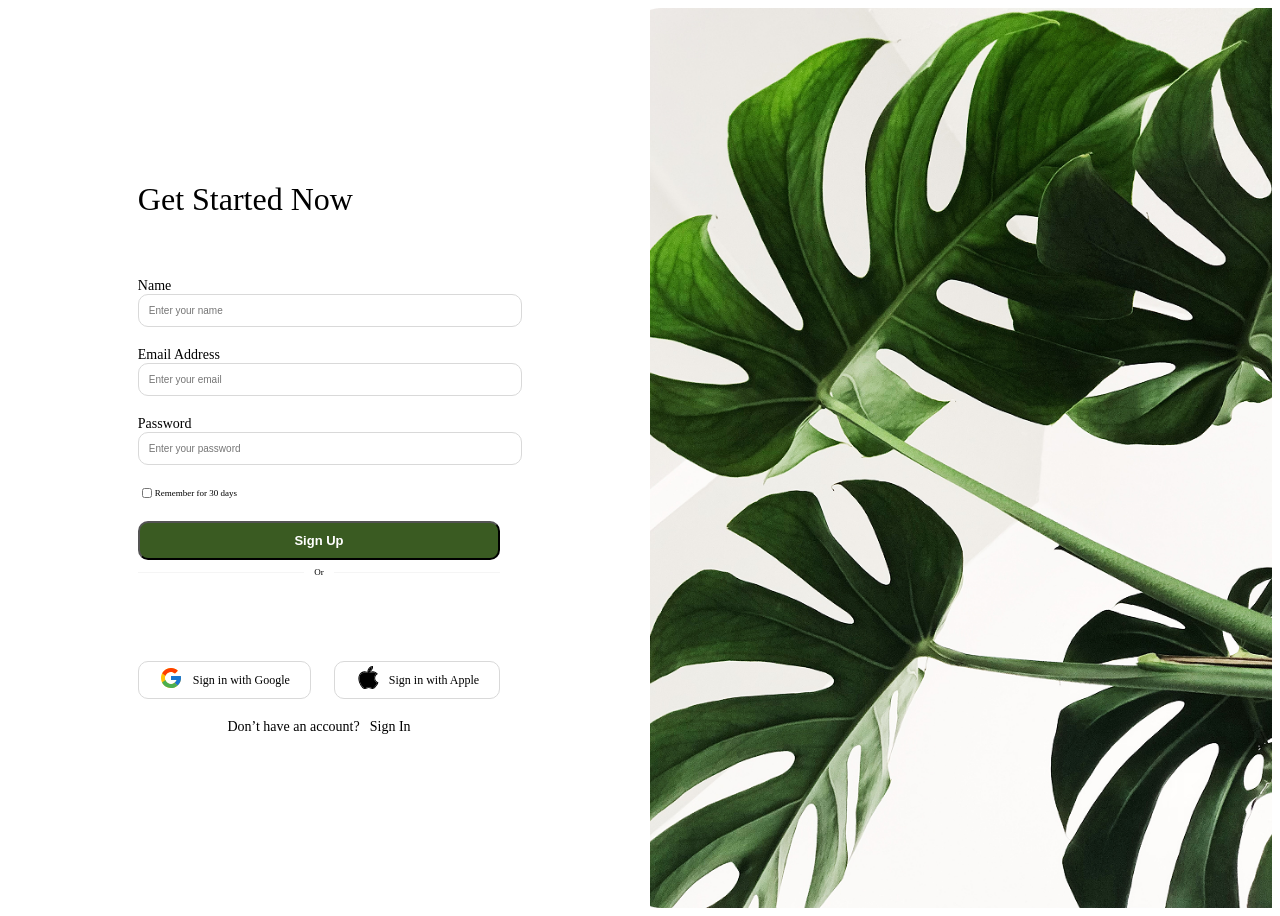
==== index.html @ e876e3ca "Add signup page with form and social login icons" ====
<!DOCTYPE html>
<html lang="en">
<head>
  <meta charset="UTF-8">
  <meta name="viewport" content="width=device-width, initial-scale=1.0">
  <title>signup</title>
  <link rel="stylesheet" href="styles.css">
</head>
<body>
  <div class="auth-container">
    <div class="auth-left">
      <div class="heading">Get Started Now</div>
      <div class="form">
        <div class="form-name">
          <div class="form-label">Name</div>
          <input type="text" placeholder="Enter your name">
        </div>
        <div class="form-email">
          <div class="form-label">Email Address</div>
          <input type="email" placeholder="Enter your email">
        </div>
        <div class="form-password">
          <div class="form-label">Password</div>
          <input type="password" placeholder="Enter your password">
        </div>
        <div class="form-remember">
          <input type="checkbox" id="terms">
          <label for="terms">Remember for 30 days</label>
        </div>
      </div>
      <div class="form-button">
        <button>Sign Up</button>
      </div>
      <div class="form-or">
        <div class="form-or-line"></div>
        <div class="form-or-text">Or</div>
        <div class="form-or-line"></div>
      </div>
      <div class ="form-social">
        <div class="form-icons-container">
          <div class ="form-icons">
            <div class="form-icon">
              <img src="images/icon_google.svg" alt="">
            </div>
            <div class="form-icon-text">Sign in with Google</div>
          </div>
          <div class ="form-icons">
            <div class="form-icon">
              <img src="images/icon_apple.svg" alt="">
            </div>
            <div class="form-icon-text">Sign in with Apple</div>
          </div>
        </div>
        <div class ="form-signin">
          <div>Don’t have an account?</div>
          <div>Sign In</div>
        </div>
      </div>
    </div>
    <div class="auth-right">
      <img src="images/background_auth.png" alt="logo" width="100">
    </div>
  </div>
</body>
</html>
---- styles.css ----
.auth-container {
  display: grid;
  grid-template-columns: 1fr 1fr;
  gap: 20px;
  height: 100vh;
}
.heading {
  font-size: 32px;
  font-weight: medium;
  margin-bottom: 60px;
}
.form-label {
  font-size: 14px;
  font-weight: medium;
}
.form-name input,
.form-email input,
.form-password input {
  width: 100%;
  border: 1px solid #d9d9d9;
  padding: 10px;
  border-radius: 10px;
  font-size: 10px;
}
.form {
  display: flex;
  flex-direction: column;
  gap: 20px;
}
.form-remember label {
  font-size: 9px;
}
.form-remember input {
  border-radius: 2px;
  width: 10px;
  height: 10px;
}
.form-remember {
  display: flex;
  align-items: center;
  margin-bottom: 20px;
}
.form-button button {
  background: #3a5b22;
  border-radius: 10px;
  padding: 10px;
  width: 100%;
  color: #ffffff;
  font-size: 13px;
  font-weight: bold;
  margin-bottom: 7px;
}
.form-or {
  display: flex;
  align-items: center;
  gap: 10px;
  margin-bottom: 84px;
  font-size: 9px;
}
.form-or-line {
  width: 100%;
  height: 1px;
  background: #f5f5f5;

}
.form-social {
  display: flex;
  gap: 20px;
  flex-direction: column;
}
.form-icons-container {
  display: flex;
  gap: 23px;
}
.form-icons {
  display: flex;
  gap: 10px;
  align-items: center;
  border: 1px solid #d9d9d9;
  padding: 4px 20px;
  border-radius: 10px;
  font-size: 12px;
}
.form-signin {
  font-size: 14px;
  text-align: center;
  align-items: center;
  justify-content: center;
  gap: 10px;
  display: flex;
}
.auth-right img {
  width: 100%;
  height: 100%;
  object-fit: cover;
}
.auth-left {
  max-width: 404px;
  display: flex;
  flex-direction: column;
  justify-content: center;
  margin: 0 auto;
}
.body {
  margin: 0;
}
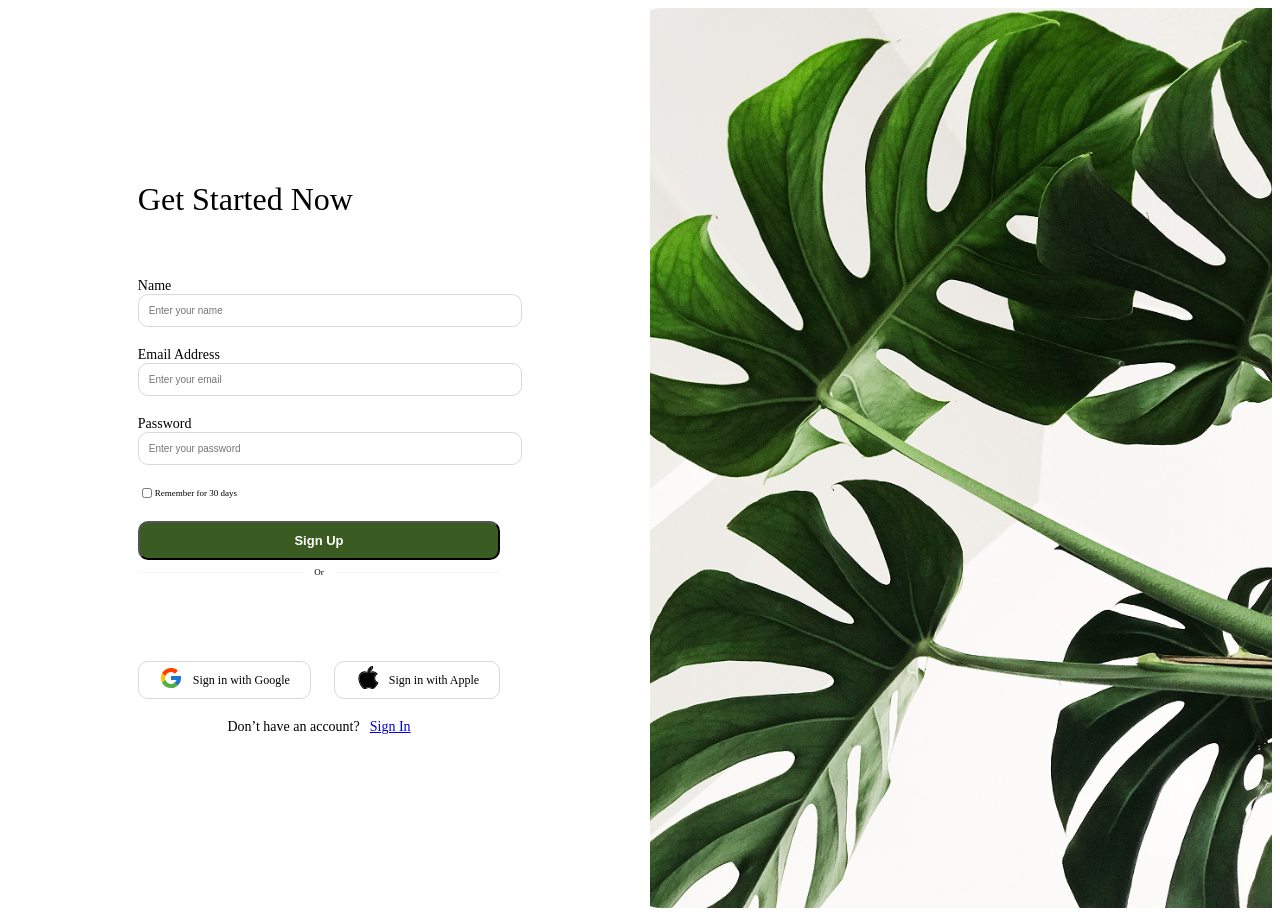
==== commit baaebe54: "Refactor login page: replace "Sign In" text with link and create new login.html file" ====
--- a/index.html
+++ b/index.html
@@ -53,7 +53,7 @@
         </div>
         <div class ="form-signin">
           <div>Don’t have an account?</div>
-          <div>Sign In</div>
+          <a href="login.html" class="form-signin-link">Sign In</a>
         </div>
       </div>
     </div>
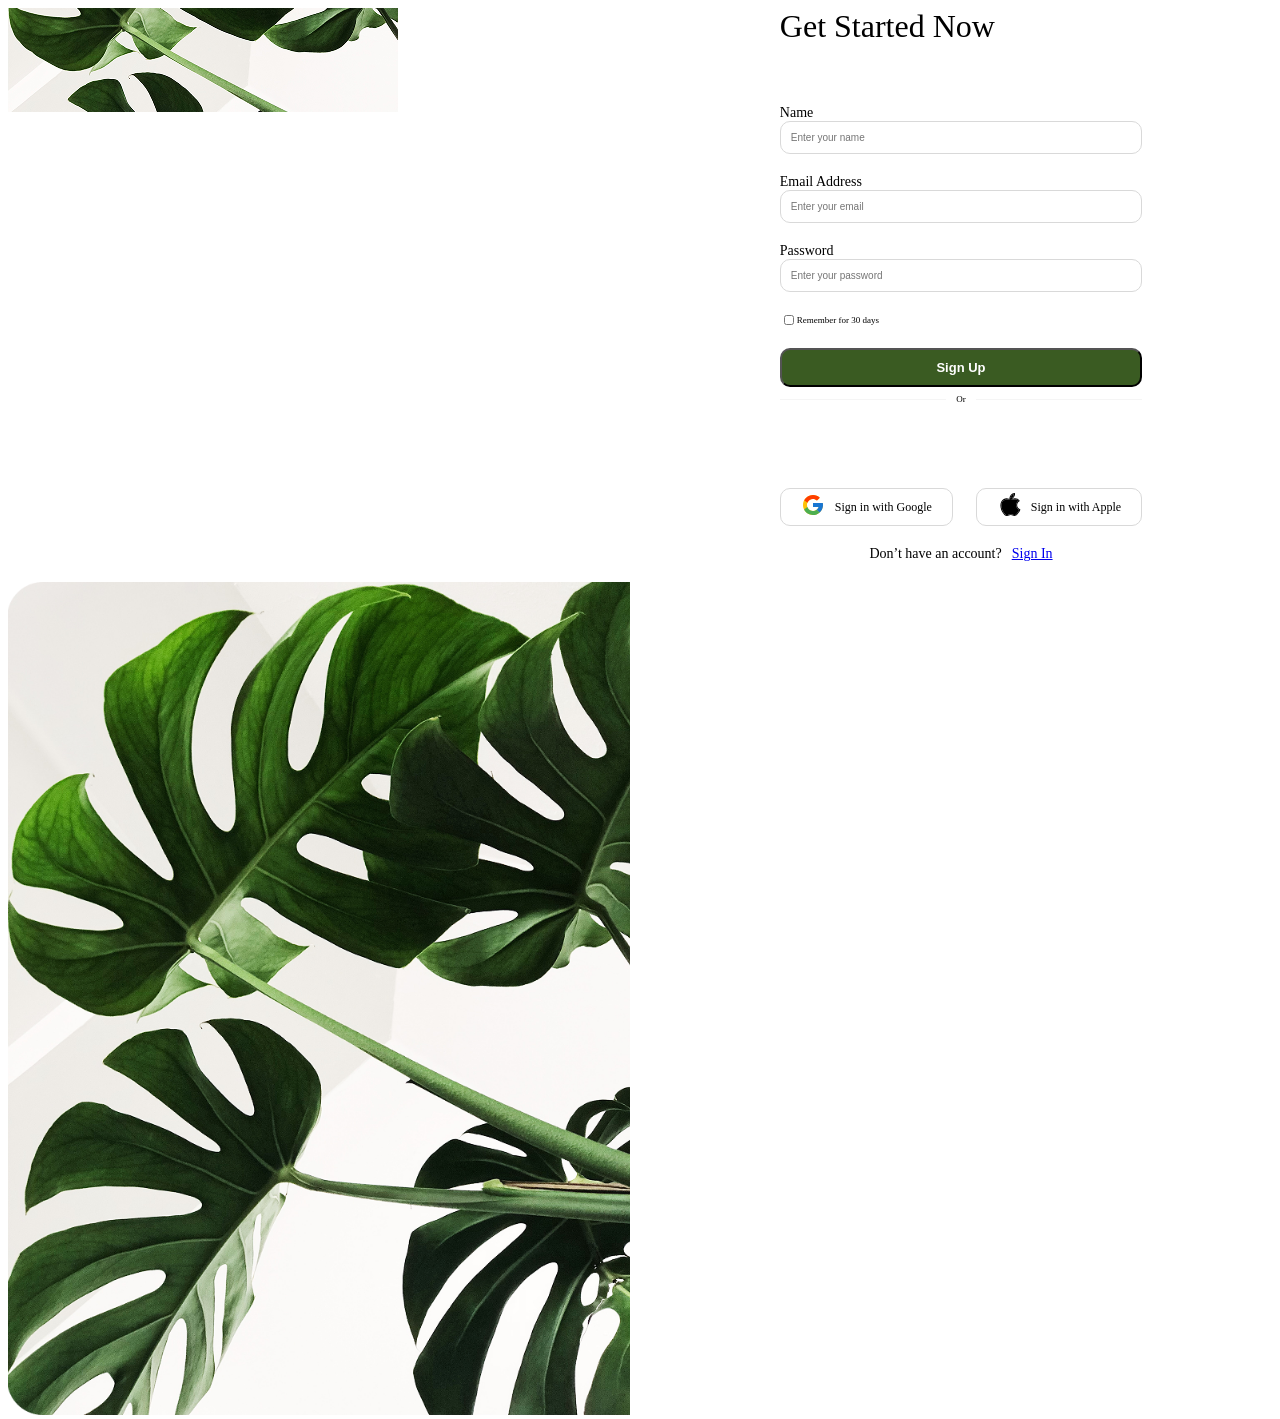
==== commit b5e05e38: "Refactor code structure for improved readability and maintainability" ====
--- a/index.html
+++ b/index.html
@@ -8,6 +8,9 @@
 </head>
 <body>
   <div class="auth-container">
+  <div class="auth-mobile">
+    <img src="images/background_auth-mobile.png" alt="">
+  </div>
     <div class="auth-left">
       <div class="heading">Get Started Now</div>
       <div class="form">
--- a/styles.css
+++ b/styles.css
@@ -61,7 +61,6 @@
   width: 100%;
   height: 1px;
   background: #f5f5f5;
-
 }
 .form-social {
   display: flex;
@@ -104,3 +103,34 @@
 .body {
   margin: 0;
 }
+* {
+  box-sizing: border-box;
+}
+@media (max-width: 768px) {
+  .form-row {
+    flex-direction: row;
+  }
+  .form-icons-container {
+    flex-direction: column;
+  }
+  .auth-right {
+    display: none;
+  }
+  .auth-container {
+    gap: 0;
+    grid-template-columns: none;
+    height: auto;
+  }
+  .auth-left {
+    width: 100%;
+  }
+  .form-icons {
+    justify-content: center;
+  }
+  .auth-mobile img {
+    width: 100%;
+  }
+  .auth-mobile {
+    margin-bottom: 24px;
+  }
+}
